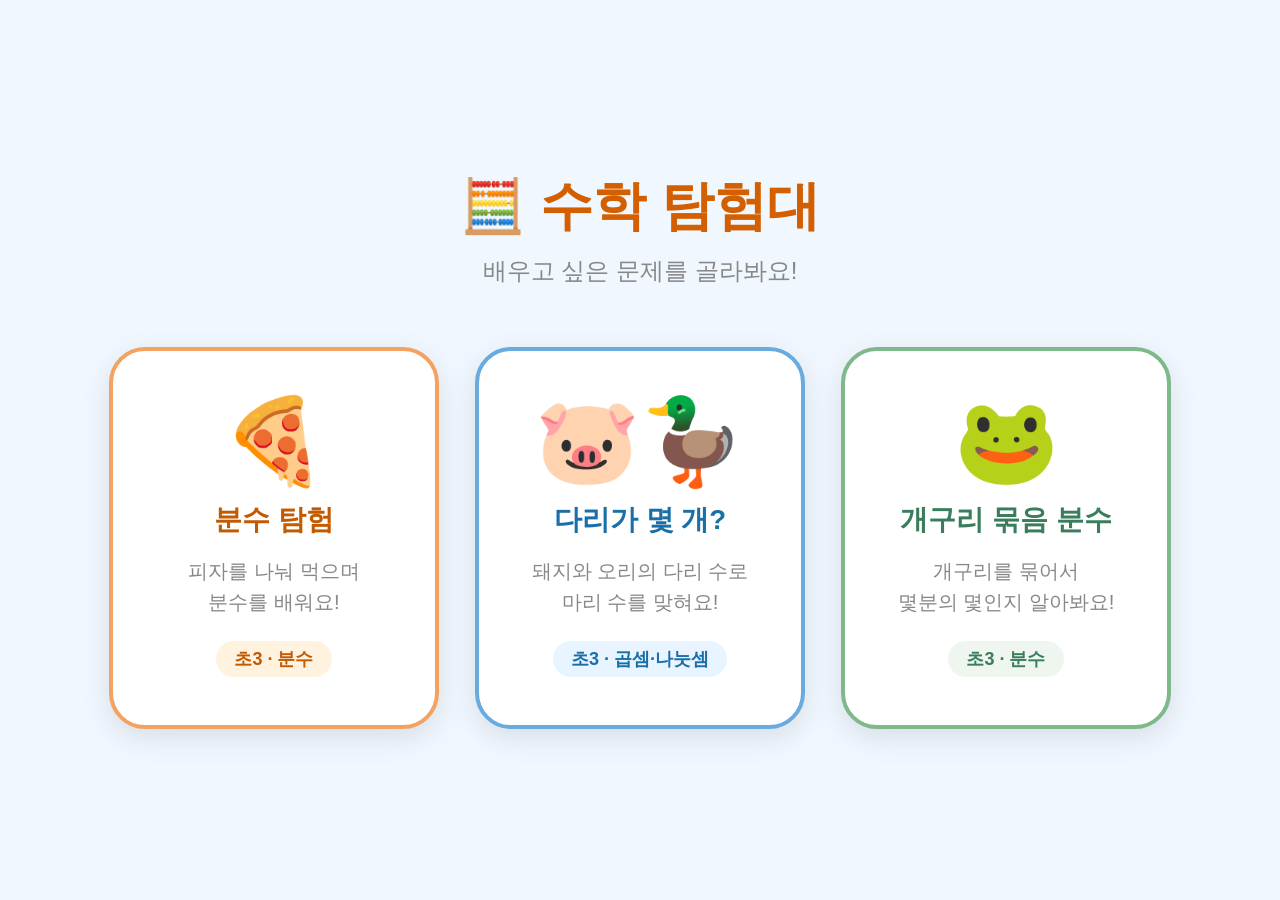
==== index.html @ 23e9cab6 "화면 자동 맞춤: 어떤 화면에서도 스크롤 없이 한 번에 보이게 고정 배율 대신 화면 높이·폭에 맞춰 크기를 자동으로 조절(0.7~1.5배). 가로 13인치 아이패드는 약 1.24배" ====
<!DOCTYPE html>
<html lang="ko">
<head>
<meta charset="UTF-8"/>
<meta name="viewport" content="width=device-width, initial-scale=1.0"/>
<title>수학 탐험대 🧮</title>
<style>
  * { box-sizing: border-box; margin: 0; padding: 0; }
  body {
    font-family: 'Nanum Gothic', sans-serif;
    background: #f0f7ff;
    min-height: 100vh;
    display: flex;
    flex-direction: column;
    align-items: center;
    justify-content: center;
    padding: 40px 20px;
    color: #222;
  }

  h1 {
    font-size: 2.2rem;
    font-weight: 900;
    color: #d45f00;
    margin-bottom: 8px;
    text-align: center;
  }
  .subtitle {
    font-size: 1rem;
    color: #888;
    margin-bottom: 40px;
    text-align: center;
  }

  .card-list {
    display: flex;
    gap: 24px;
    flex-wrap: wrap;
    justify-content: center;
  }

  .card {
    background: #fff;
    border-radius: 24px;
    padding: 32px 28px;
    width: 220px;
    text-align: center;
    text-decoration: none;
    color: inherit;
    box-shadow: 0 6px 20px rgba(0,0,0,0.10);
    border: 3px solid transparent;
    transition: transform 0.2s, box-shadow 0.2s, border-color 0.2s;
    display: flex;
    flex-direction: column;
    align-items: center;
    gap: 12px;
  }
  .card:hover {
    transform: translateY(-6px);
    box-shadow: 0 12px 32px rgba(0,0,0,0.15);
  }

  .card-pizza  { border-color: #f4a261; }
  .card-animal { border-color: #6aabdf; }
  .card-frog   { border-color: #7fb88a; }
  .card-pizza:hover  { border-color: #e85d04; }
  .card-animal:hover { border-color: #1a6fa8; }
  .card-frog:hover   { border-color: #3a7d5c; }

  .card-emoji { font-size: 3.5rem; line-height: 1; }

  .card-title {
    font-size: 1.15rem;
    font-weight: 900;
    color: #222;
  }
  .card-pizza  .card-title { color: #c35a00; }
  .card-animal .card-title { color: #1a6fa8; }
  .card-frog   .card-title { color: #3a7d5c; }

  .card-desc {
    font-size: 0.85rem;
    color: #888;
    line-height: 1.5;
  }

  .card-badge {
    font-size: 0.75rem;
    font-weight: 900;
    padding: 4px 12px;
    border-radius: 99px;
    margin-top: 4px;
  }
  .card-pizza  .card-badge { background: #fff3e0; color: #c35a00; }
  .card-animal .card-badge { background: #e8f4ff; color: #1a6fa8; }
  .card-frog   .card-badge { background: #eef6ef; color: #3a7d5c; }

</style>
</head>
<body>

<h1>🧮 수학 탐험대</h1>
<p class="subtitle">배우고 싶은 문제를 골라봐요!</p>

<div class="card-list">

  <a class="card card-pizza" href="3-2/05-fractions/fraction-pizza.html">
    <div class="card-emoji">🍕</div>
    <div class="card-title">분수 탐험</div>
    <div class="card-desc">피자를 나눠 먹으며<br>분수를 배워요!</div>
    <div class="card-badge">초3 · 분수</div>
  </a>

  <a class="card card-animal" href="3-2/01-multiplication/animal-legs.html">
    <div class="card-emoji">🐷🦆</div>
    <div class="card-title">다리가 몇 개?</div>
    <div class="card-desc">돼지와 오리의 다리 수로<br>마리 수를 맞혀요!</div>
    <div class="card-badge">초3 · 곱셈·나눗셈</div>
  </a>

  <a class="card card-frog" href="3-2/05-fractions/fraction-part-whole.html">
    <div class="card-emoji">🐸</div>
    <div class="card-title">개구리 묶음 분수</div>
    <div class="card-desc">개구리를 묶어서<br>몇분의 몇인지 알아봐요!</div>
    <div class="card-badge">초3 · 분수</div>
  </a>

</div>

<script>
  // 큰 화면(가로 아이패드 13인치 등)에서는 제목과 카드를 키움. 스크롤 없이 한 화면에.
  (function () {
    const parts = Array.from(document.body.children).filter(e => e.tagName !== 'SCRIPT');
    const list = document.querySelector('.card-list');
    function fit() {
      parts.forEach(e => { e.style.zoom = '1'; });
      const top = parts[0].getBoundingClientRect().top;
      const h = list.getBoundingClientRect().bottom - top + 100;
      const w = list.offsetWidth + 60;
      const z = Math.max(0.7, Math.min(1.5, innerHeight / h, innerWidth / w));
      parts.forEach(e => { e.style.zoom = String(Math.floor(z * 100) / 100); });
    }
    addEventListener('resize', fit);
    fit();
  })();
</script>
</body>
</html>
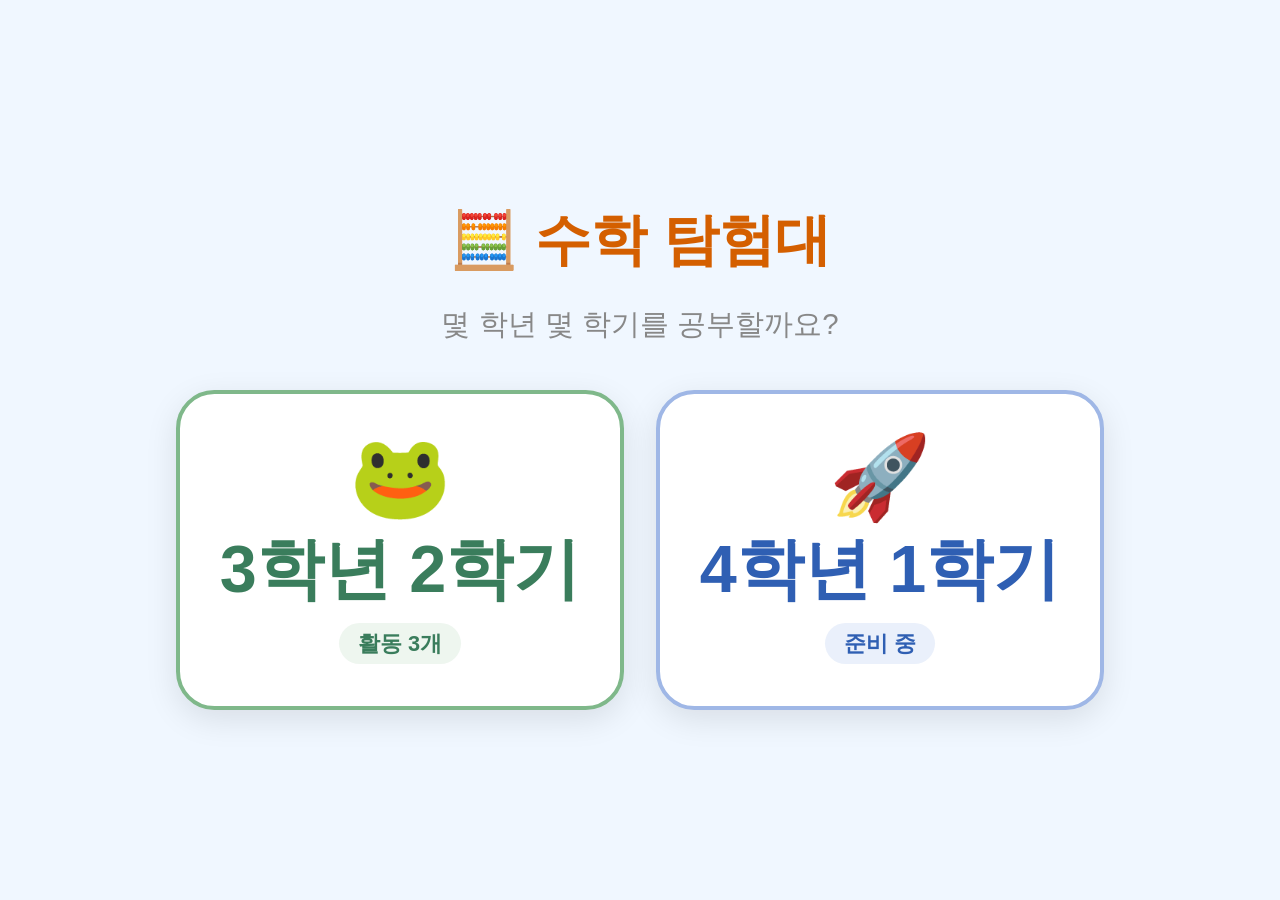
==== commit 3400a0a0: "메인 페이지: 학기 → 단원 → 활동 선택. 활동의 홈 버튼은 그 단원 목록으로 Co-Authored-By: Claude Opus 5.5 <noreply@anthropic.com>" ====
--- a/index.html
+++ b/index.html
@@ -6,143 +6,159 @@
 <title>수학 탐험대 🧮</title>
 <style>
   * { box-sizing: border-box; margin: 0; padding: 0; }
+  html, body { height: 100%; }
   body {
-    font-family: 'Nanum Gothic', sans-serif;
+    font-family: 'Nanum Gothic', -apple-system, sans-serif;
     background: #f0f7ff;
-    min-height: 100vh;
-    display: flex;
-    flex-direction: column;
-    align-items: center;
-    justify-content: center;
-    padding: 40px 20px;
     color: #222;
+    overflow: hidden;
+    -webkit-tap-highlight-color: transparent;
   }
+  #app { min-height: 100vh; display: flex; flex-direction: column; align-items: center; justify-content: center; padding: 24px 20px; }
+  .wrap { display: flex; flex-direction: column; align-items: center; }
 
-  h1 {
-    font-size: 2.2rem;
-    font-weight: 900;
-    color: #d45f00;
-    margin-bottom: 8px;
-    text-align: center;
+  .bar { display: flex; align-items: center; gap: 14px; margin-bottom: 8px; min-height: 64px; }
+  .back {
+    width: 64px; height: 64px; border-radius: 18px; border: 2px solid #d6e4f2; background: #fff;
+    font-size: 1.8rem; cursor: pointer; flex: none; box-shadow: 0 3px 10px rgba(0,0,0,.06);
   }
-  .subtitle {
-    font-size: 1rem;
-    color: #888;
-    margin-bottom: 40px;
-    text-align: center;
+  h1 { font-size: 2.2rem; font-weight: 900; color: #d45f00; text-align: center; white-space: nowrap; }
+  .subtitle { font-size: 1.15rem; color: #888; margin-bottom: 28px; text-align: center; }
+
+  .grid { display: grid; gap: 20px; justify-content: center; }
+  .grid.sem { grid-template-columns: repeat(2, 280px); }
+  .grid.units { grid-template-columns: repeat(3, 250px); }
+  .grid.acts { grid-template-columns: repeat(var(--n, 3), 240px); }
+
+  .tile {
+    background: #fff; border-radius: 24px; padding: 26px 20px; text-align: center; text-decoration: none; color: inherit;
+    box-shadow: 0 6px 20px rgba(0,0,0,0.10); border: 3px solid var(--c, #cfe0f0);
+    display: flex; flex-direction: column; align-items: center; justify-content: center; gap: 10px;
+    cursor: pointer; font: inherit; transition: transform .15s;
   }
-
-  .card-list {
-    display: flex;
-    gap: 24px;
-    flex-wrap: wrap;
-    justify-content: center;
+  .tile:active { transform: scale(.97); }
+  .tile-emoji { font-size: 3.2rem; line-height: 1; }
+  .tile-big { font-size: 2.6rem; font-weight: 900; color: var(--c2, #1a6fa8); line-height: 1.1; }
+  .tile-title { font-size: 1.35rem; font-weight: 900; color: var(--c2, #222); }
+  .tile-desc { font-size: 0.95rem; color: #888; line-height: 1.5; }
+  .tile-badge { font-size: 0.85rem; font-weight: 900; padding: 4px 12px; border-radius: 99px; background: var(--c3, #eef4fa); color: var(--c2, #1a6fa8); }
+  .units .tile { min-height: 170px; padding: 20px 14px; }
+  .unit-no { width: 48px; height: 48px; border-radius: 50%; background: var(--c2, #1a6fa8); color: #fff; font-size: 1.5rem; font-weight: 900; display: flex; align-items: center; justify-content: center; }
+  /* 활동이 없는 단원: 회색 대신 연하게 */
+  .tile.is-empty { opacity: .45; box-shadow: none; cursor: default; }
+  .tile.is-empty .tile-badge { background: #f1f1f1; color: #999; }
+  @media (max-width: 700px) and (orientation: portrait) {
+    .grid.sem { grid-template-columns: 280px; }
+    .grid.units { grid-template-columns: repeat(2, 200px); }
+    .grid.acts { grid-template-columns: 240px; }
   }
-
-  .card {
-    background: #fff;
-    border-radius: 24px;
-    padding: 32px 28px;
-    width: 220px;
-    text-align: center;
-    text-decoration: none;
-    color: inherit;
-    box-shadow: 0 6px 20px rgba(0,0,0,0.10);
-    border: 3px solid transparent;
-    transition: transform 0.2s, box-shadow 0.2s, border-color 0.2s;
-    display: flex;
-    flex-direction: column;
-    align-items: center;
-    gap: 12px;
-  }
-  .card:hover {
-    transform: translateY(-6px);
-    box-shadow: 0 12px 32px rgba(0,0,0,0.15);
-  }
-
-  .card-pizza  { border-color: #f4a261; }
-  .card-animal { border-color: #6aabdf; }
-  .card-frog   { border-color: #7fb88a; }
-  .card-pizza:hover  { border-color: #e85d04; }
-  .card-animal:hover { border-color: #1a6fa8; }
-  .card-frog:hover   { border-color: #3a7d5c; }
-
-  .card-emoji { font-size: 3.5rem; line-height: 1; }
-
-  .card-title {
-    font-size: 1.15rem;
-    font-weight: 900;
-    color: #222;
-  }
-  .card-pizza  .card-title { color: #c35a00; }
-  .card-animal .card-title { color: #1a6fa8; }
-  .card-frog   .card-title { color: #3a7d5c; }
-
-  .card-desc {
-    font-size: 0.85rem;
-    color: #888;
-    line-height: 1.5;
-  }
-
-  .card-badge {
-    font-size: 0.75rem;
-    font-weight: 900;
-    padding: 4px 12px;
-    border-radius: 99px;
-    margin-top: 4px;
-  }
-  .card-pizza  .card-badge { background: #fff3e0; color: #c35a00; }
-  .card-animal .card-badge { background: #e8f4ff; color: #1a6fa8; }
-  .card-frog   .card-badge { background: #eef6ef; color: #3a7d5c; }
-
 </style>
 </head>
 <body>
-
-<h1>🧮 수학 탐험대</h1>
-<p class="subtitle">배우고 싶은 문제를 골라봐요!</p>
-
-<div class="card-list">
-
-  <a class="card card-pizza" href="3-2/05-fractions/fraction-pizza.html">
-    <div class="card-emoji">🍕</div>
-    <div class="card-title">분수 탐험</div>
-    <div class="card-desc">피자를 나눠 먹으며<br>분수를 배워요!</div>
-    <div class="card-badge">초3 · 분수</div>
-  </a>
-
-  <a class="card card-animal" href="3-2/01-multiplication/animal-legs.html">
-    <div class="card-emoji">🐷🦆</div>
-    <div class="card-title">다리가 몇 개?</div>
-    <div class="card-desc">돼지와 오리의 다리 수로<br>마리 수를 맞혀요!</div>
-    <div class="card-badge">초3 · 곱셈·나눗셈</div>
-  </a>
-
-  <a class="card card-frog" href="3-2/05-fractions/fraction-part-whole.html">
-    <div class="card-emoji">🐸</div>
-    <div class="card-title">개구리 묶음 분수</div>
-    <div class="card-desc">개구리를 묶어서<br>몇분의 몇인지 알아봐요!</div>
-    <div class="card-badge">초3 · 분수</div>
-  </a>
-
-</div>
+<div id="app"><div class="wrap" id="wrap"></div></div>
 
 <script>
-  // 큰 화면(가로 아이패드 13인치 등)에서는 제목과 카드를 키움. 스크롤 없이 한 화면에.
-  (function () {
-    const parts = Array.from(document.body.children).filter(e => e.tagName !== 'SCRIPT');
-    const list = document.querySelector('.card-list');
-    function fit() {
-      parts.forEach(e => { e.style.zoom = '1'; });
-      const top = parts[0].getBoundingClientRect().top;
-      const h = list.getBoundingClientRect().bottom - top + 100;
-      const w = list.offsetWidth + 60;
-      const z = Math.max(0.7, Math.min(1.5, innerHeight / h, innerWidth / w));
-      parts.forEach(e => { e.style.zoom = String(Math.floor(z * 100) / 100); });
+  // 학기 → 단원 → 활동. 주소 끝(#3-2, #3-2/5)으로 위치를 기억해서 뒤로 가기도 됨.
+  const COURSES = [
+    { id: '3-2', title: '3학년 2학기', emoji: '🐸', c: '#7fb88a', c2: '#3a7d5c', c3: '#eef6ef', units: [
+      { no: 1, name: '곱셈', emoji: '✖️', acts: [
+        { href: '3-2/01-multiplication/animal-legs.html', emoji: '🐷🦆', title: '다리가 몇 개?', desc: '돼지와 오리의 다리 수로<br>마리 수를 맞혀요!', c: '#6aabdf', c2: '#1a6fa8', c3: '#e8f4ff' }
+      ] },
+      { no: 2, name: '나눗셈', emoji: '➗', acts: [] },
+      { no: 3, name: '원', emoji: '⭕', acts: [] },
+      { no: 4, name: '들이와 무게', emoji: '⚖️', acts: [] },
+      { no: 5, name: '분수', emoji: '🍕', acts: [
+        { href: '3-2/05-fractions/fraction-pizza.html', emoji: '🍕', title: '분수 피자', desc: '피자를 나눠 먹으며<br>분수를 배워요!', c: '#f4a261', c2: '#c35a00', c3: '#fff3e0' },
+        { href: '3-2/05-fractions/fraction-part-whole.html', emoji: '🐸', title: '개구리 묶음 분수', desc: '개구리를 묶어서<br>몇분의 몇인지 알아봐요!', c: '#7fb88a', c2: '#3a7d5c', c3: '#eef6ef' }
+      ] },
+      { no: 6, name: '그림그래프', emoji: '📊', acts: [] }
+    ] },
+    { id: '4-1', title: '4학년 1학기', emoji: '🚀', c: '#9fb7e6', c2: '#2f5fb3', c3: '#eaf0fb', units: [
+      { no: 1, name: '각도', emoji: '📐', acts: [] },
+      { no: 2, name: '큰 수', emoji: '🔢', acts: [] },
+      { no: 3, name: '평면도형의 이동', emoji: '🔄', acts: [] },
+      { no: 4, name: '곱셈과 나눗셈', emoji: '🧮', acts: [] },
+      { no: 5, name: '규칙 찾기', emoji: '🔍', acts: [] },
+      { no: 6, name: '막대그래프', emoji: '📊', acts: [] }
+    ] }
+  ];
+
+  const wrap = document.getElementById('wrap');
+  const el = (tag, cls, html) => { const e = document.createElement(tag); if (cls) e.className = cls; if (html != null) e.innerHTML = html; return e; };
+  const colors = (e, o) => { if (o.c) e.style.setProperty('--c', o.c); if (o.c2) e.style.setProperty('--c2', o.c2); if (o.c3) e.style.setProperty('--c3', o.c3); };
+
+  function header(title, sub, backTo) {
+    const bar = el('div', 'bar');
+    if (backTo != null) {
+      const b = el('button', 'back', '⬅️');
+      b.type = 'button'; b.setAttribute('aria-label', '뒤로');
+      b.addEventListener('click', () => { location.hash = backTo; });
+      bar.appendChild(b);
     }
-    addEventListener('resize', fit);
+    bar.appendChild(el('h1', '', title));
+    wrap.appendChild(bar);
+    wrap.appendChild(el('p', 'subtitle', sub));
+  }
+
+  function render() {
+    const [cid, uno] = location.hash.replace('#', '').split('/');
+    const course = COURSES.find(c => c.id === cid);
+    const unit = course && course.units.find(u => String(u.no) === uno && u.acts.length);
+    wrap.innerHTML = '';
+
+    if (!course) {
+      header('🧮 수학 탐험대', '몇 학년 몇 학기를 공부할까요?', null);
+      const g = el('div', 'grid sem');
+      COURSES.forEach(c => {
+        const t = el('a', 'tile');
+        t.href = '#' + c.id;
+        colors(t, c);
+        const n = c.units.reduce((s, u) => s + u.acts.length, 0);
+        t.innerHTML = `<div class="tile-emoji">${c.emoji}</div><div class="tile-big">${c.title}</div>` +
+          `<div class="tile-badge">${n ? '활동 ' + n + '개' : '준비 중'}</div>`;
+        g.appendChild(t);
+      });
+      wrap.appendChild(g);
+    } else if (!unit) {
+      header(course.title, '어떤 단원을 공부할까요?', '');
+      const g = el('div', 'grid units');
+      course.units.forEach(u => {
+        const has = u.acts.length > 0;
+        const t = el(has ? 'a' : 'div', 'tile' + (has ? '' : ' is-empty'));
+        colors(t, course);
+        if (has) t.href = `#${course.id}/${u.no}`;
+        t.innerHTML = `<div class="unit-no">${u.no}</div><div class="tile-title">${u.emoji} ${u.name}</div>` +
+          `<div class="tile-badge">${has ? '활동 ' + u.acts.length + '개' : '준비 중'}</div>`;
+        g.appendChild(t);
+      });
+      wrap.appendChild(g);
+    } else {
+      header(`${unit.no}. ${unit.name}`, `${course.title} · 배우고 싶은 문제를 골라봐요!`, '#' + course.id);
+      const g = el('div', 'grid acts');
+      g.style.setProperty('--n', Math.min(3, unit.acts.length));
+      unit.acts.forEach(a => {
+        const t = el('a', 'tile');
+        t.href = a.href;
+        colors(t, a);
+        t.innerHTML = `<div class="tile-emoji">${a.emoji}</div><div class="tile-title">${a.title}</div><div class="tile-desc">${a.desc}</div>`;
+        g.appendChild(t);
+      });
+      wrap.appendChild(g);
+    }
     fit();
-  })();
+  }
+
+  // 큰 화면(가로 아이패드 13인치 등)에서는 키우고, 작은 화면에서는 줄여서 스크롤 없이 한 화면에.
+  function fit() {
+    wrap.style.zoom = '1';
+    const r = wrap.getBoundingClientRect();
+    const z = Math.max(0.5, Math.min(1.6, (innerHeight - 48) / r.height, (innerWidth - 40) / r.width));
+    wrap.style.zoom = String(Math.floor(z * 100) / 100);
+  }
+
+  addEventListener('hashchange', render);
+  addEventListener('resize', fit);
+  render();
 </script>
 </body>
 </html>
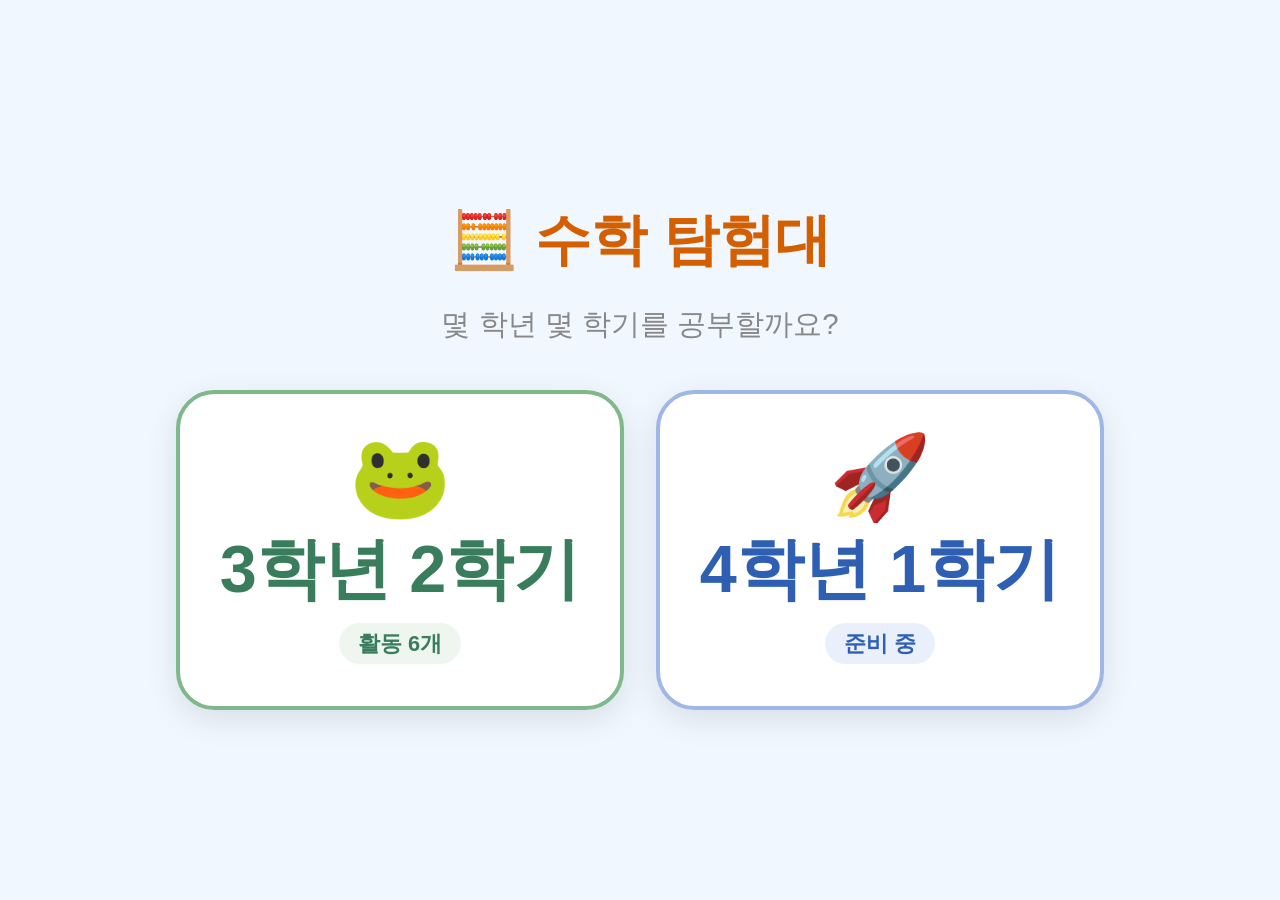
==== commit a5b699f2: "6단원 그림그래프 활동: 읽기 · 그리기 · 해석하기 - 3-2/06-picture-graphs/picture-graph.html (?t=read|make|use)   - 읽기(알" ====
--- a/index.html
+++ b/index.html
@@ -71,7 +71,11 @@
         { href: '3-2/05-fractions/fraction-pizza.html', emoji: '🍕', title: '분수 피자', desc: '피자를 나눠 먹으며<br>분수를 배워요!', c: '#f4a261', c2: '#c35a00', c3: '#fff3e0' },
         { href: '3-2/05-fractions/fraction-part-whole.html', emoji: '🐸', title: '개구리 묶음 분수', desc: '개구리를 묶어서<br>몇분의 몇인지 알아봐요!', c: '#7fb88a', c2: '#3a7d5c', c3: '#eef6ef' }
       ] },
-      { no: 6, name: '그림그래프', emoji: '📊', acts: [] }
+      { no: 6, name: '그림그래프', emoji: '📊', acts: [
+        { href: '3-2/06-picture-graphs/picture-graph.html?t=read', emoji: '🔍', title: '그림그래프 읽기', desc: '큰 그림·작은 그림을 세어<br>수를 읽어요!', c: '#7fb88a', c2: '#3a7d5c', c3: '#eef6ef' },
+        { href: '3-2/06-picture-graphs/picture-graph.html?t=make', emoji: '✏️', title: '그림그래프 그리기', desc: '표의 수를 보고<br>그림으로 나타내요!', c: '#6aabdf', c2: '#1a6fa8', c3: '#e8f4ff' },
+        { href: '3-2/06-picture-graphs/picture-graph.html?t=use', emoji: '📊', title: '그래프 해석하기', desc: '가장 많은 곳, 차이,<br>모두를 알아봐요!', c: '#f4a261', c2: '#c35a00', c3: '#fff3e0' }
+      ] }
     ] },
     { id: '4-1', title: '4학년 1학기', emoji: '🚀', c: '#9fb7e6', c2: '#2f5fb3', c3: '#eaf0fb', units: [
       { no: 1, name: '각도', emoji: '📐', acts: [] },
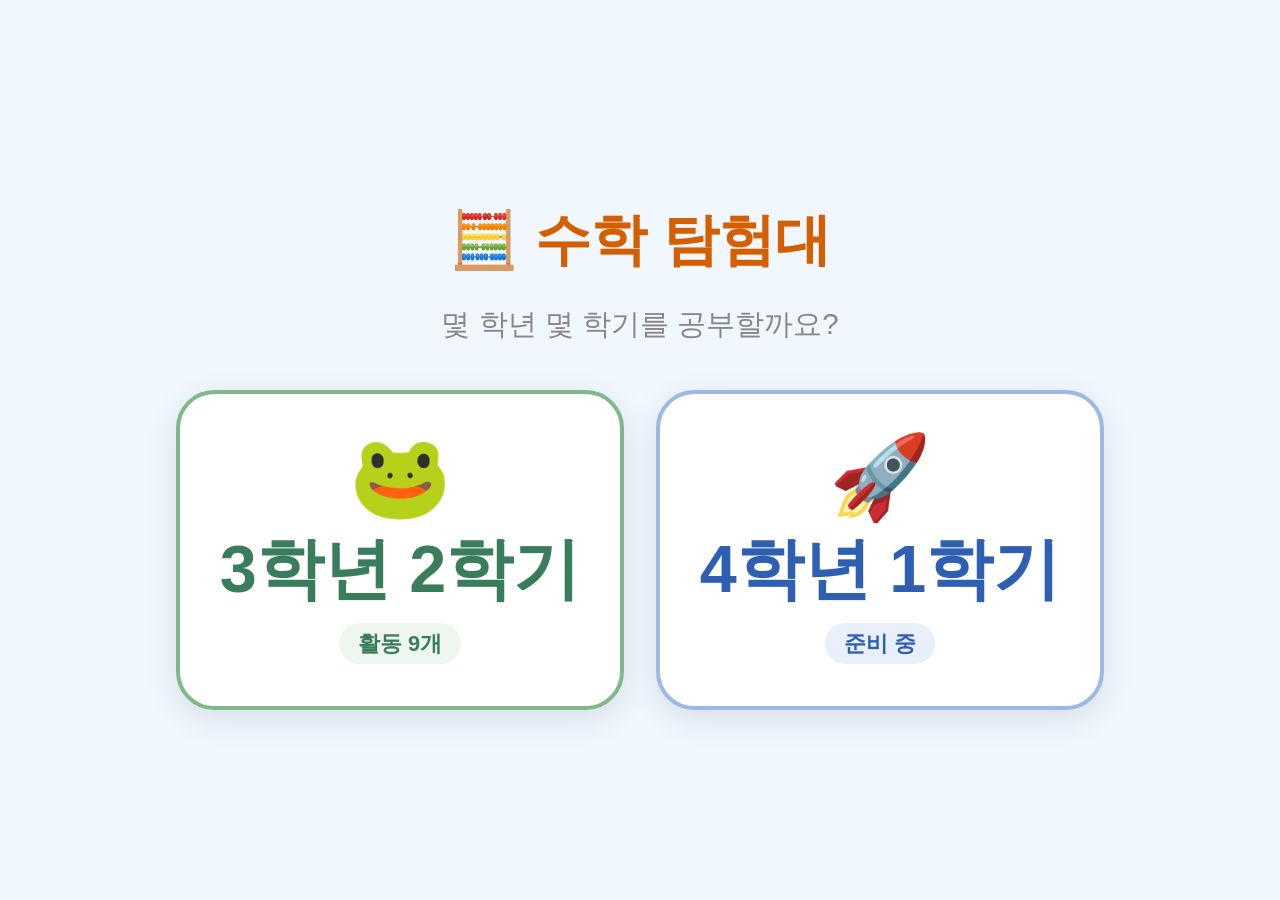
==== commit 5a4eb6ab: "5단원 분수: 분수만큼의 길이 · 가분수와 대분수 · 분수 크기 비교 활동 추가, 메인 단원 목록에 반영 Co-Authored-By: Claude Opus 5.5 <noreply@" ====
--- a/index.html
+++ b/index.html
@@ -69,7 +69,10 @@
       { no: 4, name: '들이와 무게', emoji: '⚖️', acts: [] },
       { no: 5, name: '분수', emoji: '🍕', acts: [
         { href: '3-2/05-fractions/fraction-pizza.html', emoji: '🍕', title: '분수 피자', desc: '피자를 나눠 먹으며<br>분수를 배워요!', c: '#f4a261', c2: '#c35a00', c3: '#fff3e0' },
-        { href: '3-2/05-fractions/fraction-part-whole.html', emoji: '🐸', title: '개구리 묶음 분수', desc: '개구리를 묶어서<br>몇분의 몇인지 알아봐요!', c: '#7fb88a', c2: '#3a7d5c', c3: '#eef6ef' }
+        { href: '3-2/05-fractions/fraction-part-whole.html', emoji: '🐸', title: '개구리 묶음 분수', desc: '개구리를 묶어서<br>몇분의 몇인지 알아봐요!', c: '#7fb88a', c2: '#3a7d5c', c3: '#eef6ef' },
+        { href: '3-2/05-fractions/fraction-more.html?t=length', emoji: '📏', title: '분수만큼의 길이', desc: '자를 보고 리본의<br>분수만큼 길이를 구해요!', c: '#6aabdf', c2: '#1a6fa8', c3: '#e8f4ff' },
+        { href: '3-2/05-fractions/fraction-more.html?t=kinds', emoji: '🧩', title: '가분수와 대분수', desc: '가분수는 대분수로,<br>대분수는 가분수로!', c: '#b89ad8', c2: '#6a43a0', c3: '#f3ecfb' },
+        { href: '3-2/05-fractions/fraction-more.html?t=compare', emoji: '⚖️', title: '분수 크기 비교', desc: '>, =, < 로<br>분수의 크기를 비교해요!', c: '#f4a261', c2: '#c35a00', c3: '#fff3e0' }
       ] },
       { no: 6, name: '그림그래프', emoji: '📊', acts: [
         { href: '3-2/06-picture-graphs/picture-graph.html?t=read', emoji: '🔍', title: '그림그래프 읽기', desc: '큰 그림·작은 그림을 세어<br>수를 읽어요!', c: '#7fb88a', c2: '#3a7d5c', c3: '#eef6ef' },
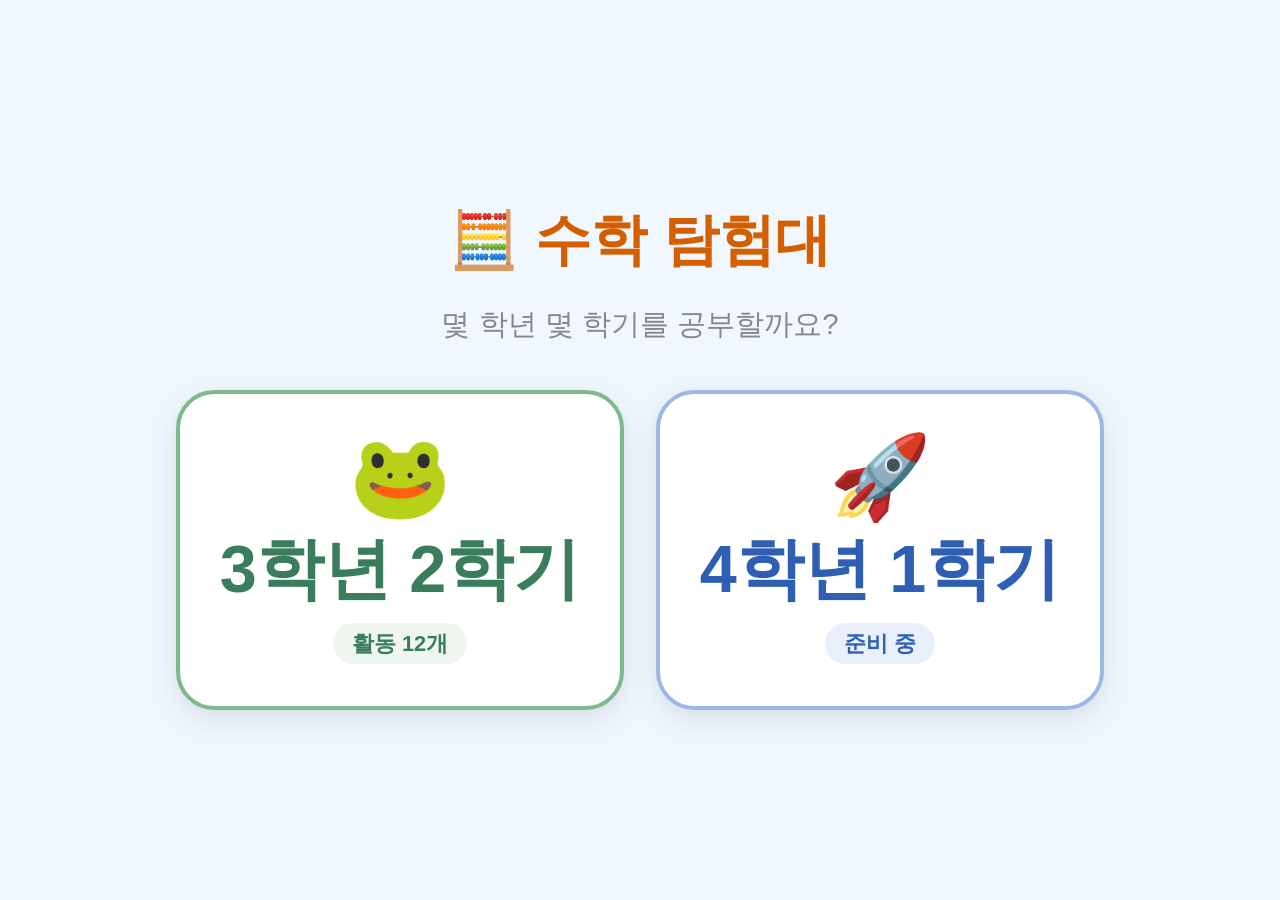
==== commit ae99f604: "4단원 들이와 무게: 단위 바꾸기 · 들이와 무게 계산 · 알맞은 단위 활동 추가, 메인 단원 목록에 반영 Co-Authored-By: Claude Opus 5.5 <noreply" ====
--- a/index.html
+++ b/index.html
@@ -66,7 +66,11 @@
       ] },
       { no: 2, name: '나눗셈', emoji: '➗', acts: [] },
       { no: 3, name: '원', emoji: '⭕', acts: [] },
-      { no: 4, name: '들이와 무게', emoji: '⚖️', acts: [] },
+      { no: 4, name: '들이와 무게', emoji: '⚖️', acts: [
+        { href: '3-2/04-capacity-weight/measure.html?t=convert', emoji: '🔁', title: '단위 바꾸기', desc: 'L와 mL, kg과 g,<br>t과 kg을 바꿔요!', c: '#6aabdf', c2: '#1a6fa8', c3: '#e8f4ff' },
+        { href: '3-2/04-capacity-weight/measure.html?t=calc', emoji: '➕', title: '들이와 무게 계산', desc: '단위끼리 더하고<br>빼요!', c: '#7fb88a', c2: '#3a7d5c', c3: '#eef6ef' },
+        { href: '3-2/04-capacity-weight/measure.html?t=unit', emoji: '⚖️', title: '알맞은 단위', desc: '물건에 맞는 단위를<br>골라요!', c: '#f4a261', c2: '#c35a00', c3: '#fff3e0' }
+      ] },
       { no: 5, name: '분수', emoji: '🍕', acts: [
         { href: '3-2/05-fractions/fraction-pizza.html', emoji: '🍕', title: '분수 피자', desc: '피자를 나눠 먹으며<br>분수를 배워요!', c: '#f4a261', c2: '#c35a00', c3: '#fff3e0' },
         { href: '3-2/05-fractions/fraction-part-whole.html', emoji: '🐸', title: '개구리 묶음 분수', desc: '개구리를 묶어서<br>몇분의 몇인지 알아봐요!', c: '#7fb88a', c2: '#3a7d5c', c3: '#eef6ef' },
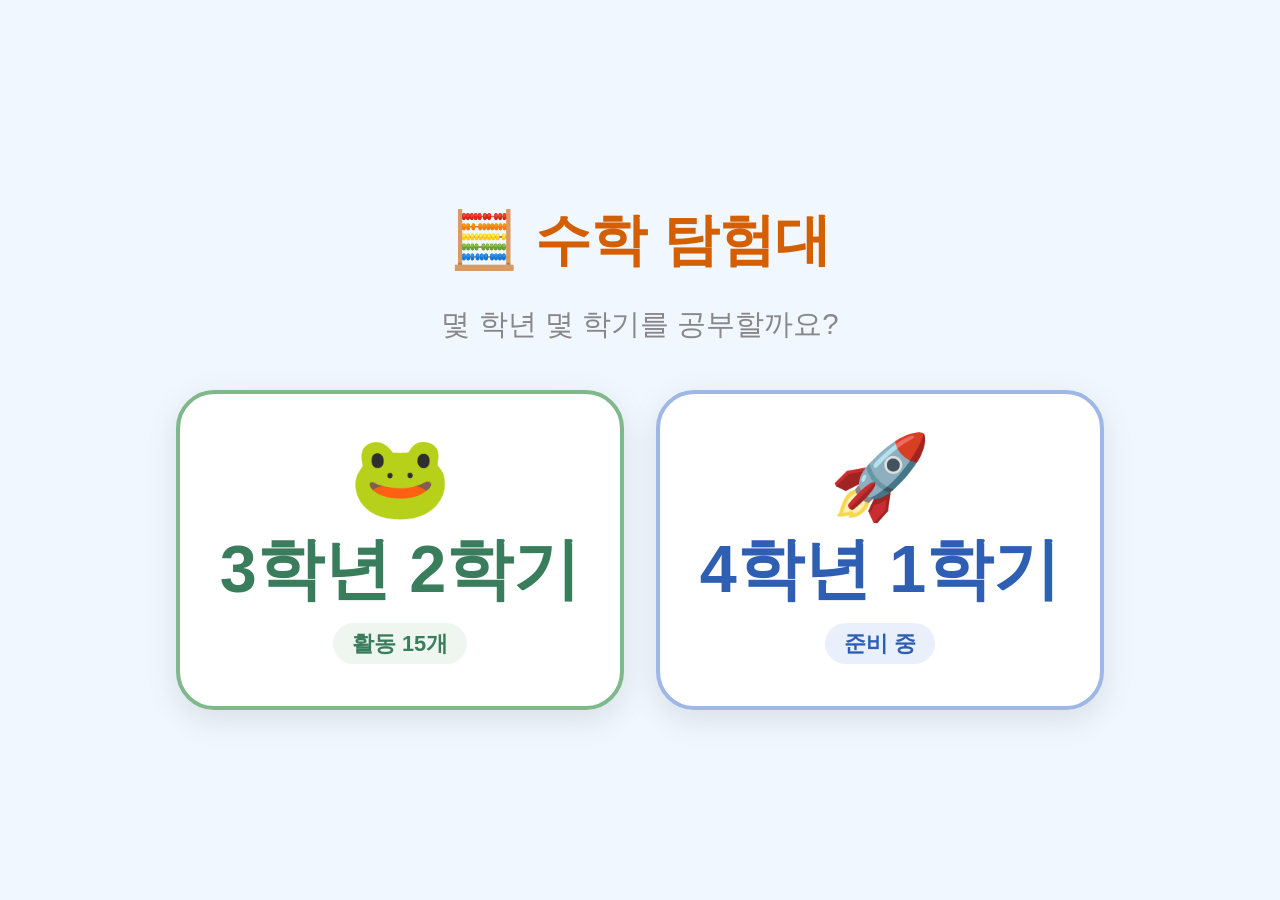
==== commit 85468f1b: "2단원 나눗셈: 두 자리 수 나누기 · 나머지 나눗셈 · 세 자리 수 나누기 활동 추가, 메인 단원 목록·계획 문서 반영 Co-Authored-By: Claude Opus 5.5 " ====
--- a/index.html
+++ b/index.html
@@ -41,16 +41,34 @@
   .tile-big { font-size: 2.6rem; font-weight: 900; color: var(--c2, #1a6fa8); line-height: 1.1; }
   .tile-title { font-size: 1.35rem; font-weight: 900; color: var(--c2, #222); }
   .tile-desc { font-size: 0.95rem; color: #888; line-height: 1.5; }
+  .tile-text { display: flex; flex-direction: column; align-items: center; gap: 10px; }
   .tile-badge { font-size: 0.85rem; font-weight: 900; padding: 4px 12px; border-radius: 99px; background: var(--c3, #eef4fa); color: var(--c2, #1a6fa8); }
   .units .tile { min-height: 170px; padding: 20px 14px; }
   .unit-no { width: 48px; height: 48px; border-radius: 50%; background: var(--c2, #1a6fa8); color: #fff; font-size: 1.5rem; font-weight: 900; display: flex; align-items: center; justify-content: center; }
   /* 활동이 없는 단원: 회색 대신 연하게 */
   .tile.is-empty { opacity: .45; box-shadow: none; cursor: default; }
   .tile.is-empty .tile-badge { background: #f1f1f1; color: #999; }
-  @media (max-width: 700px) and (orientation: portrait) {
-    .grid.sem { grid-template-columns: 280px; }
-    .grid.units { grid-template-columns: repeat(2, 200px); }
-    .grid.acts { grid-template-columns: 240px; }
+  /* 아이폰 세로(폭 700 이하): 한 줄에 하나씩 크게, 위아래 스크롤 허용 */
+  @media (max-width: 700px) {
+    body { overflow: auto; }
+    #app { justify-content: flex-start; padding: 16px 14px 28px; }
+    .wrap { width: 100%; max-width: 420px; }
+    h1 { font-size: 1.7rem; white-space: normal; }
+    .back { width: 52px; height: 52px; font-size: 1.5rem; }
+    .subtitle { margin-bottom: 18px; }
+    .grid { width: 100%; gap: 14px; }
+    .grid.sem { grid-template-columns: 1fr; }
+    .grid.units { grid-template-columns: repeat(2, minmax(0, 1fr)); }
+    .units .tile { min-height: 140px; }
+    .grid.acts { grid-template-columns: 1fr; }
+    .acts .tile { flex-direction: row; justify-content: flex-start; text-align: left; padding: 14px 18px; gap: 16px; }
+    .acts .tile-emoji { font-size: 2.6rem; flex: none; }
+    .acts .tile-text { align-items: flex-start; gap: 4px; min-width: 0; }
+  }
+  /* 아이폰 가로(높이 500 이하): 위아래 스크롤 허용 */
+  @media (max-height: 500px) and (min-width: 701px) {
+    body { overflow: auto; }
+    #app { justify-content: flex-start; }
   }
 </style>
 </head>
@@ -64,7 +82,11 @@
       { no: 1, name: '곱셈', emoji: '✖️', acts: [
         { href: '3-2/01-multiplication/animal-legs.html', emoji: '🐷🦆', title: '다리가 몇 개?', desc: '돼지와 오리의 다리 수로<br>마리 수를 맞혀요!', c: '#6aabdf', c2: '#1a6fa8', c3: '#e8f4ff' }
       ] },
-      { no: 2, name: '나눗셈', emoji: '➗', acts: [] },
+      { no: 2, name: '나눗셈', emoji: '➗', acts: [
+        { href: '3-2/02-division/division.html?t=tens', emoji: '➗', title: '두 자리 수 나누기', desc: '60 ÷ 3, 45 ÷ 3 처럼<br>자리마다 나눠요!', c: '#b89ad8', c2: '#6a43a0', c3: '#f3ecfb' },
+        { href: '3-2/02-division/division.html?t=rem', emoji: '🍪', title: '나머지 나눗셈', desc: '몫과 나머지를<br>구해요!', c: '#f4a261', c2: '#c35a00', c3: '#fff3e0' },
+        { href: '3-2/02-division/division.html?t=three', emoji: '📦', title: '세 자리 수 나누기', desc: '645 ÷ 3 처럼<br>백, 십, 일로 나눠요!', c: '#6aabdf', c2: '#1a6fa8', c3: '#e8f4ff' }
+      ] },
       { no: 3, name: '원', emoji: '⭕', acts: [] },
       { no: 4, name: '들이와 무게', emoji: '⚖️', acts: [
         { href: '3-2/04-capacity-weight/measure.html?t=convert', emoji: '🔁', title: '단위 바꾸기', desc: 'L와 mL, kg과 g,<br>t과 kg을 바꿔요!', c: '#6aabdf', c2: '#1a6fa8', c3: '#e8f4ff' },
@@ -151,7 +173,7 @@
         const t = el('a', 'tile');
         t.href = a.href;
         colors(t, a);
-        t.innerHTML = `<div class="tile-emoji">${a.emoji}</div><div class="tile-title">${a.title}</div><div class="tile-desc">${a.desc}</div>`;
+        t.innerHTML = `<div class="tile-emoji">${a.emoji}</div><div class="tile-text"><div class="tile-title">${a.title}</div><div class="tile-desc">${a.desc}</div></div>`;
         g.appendChild(t);
       });
       wrap.appendChild(g);
@@ -162,6 +184,8 @@
   // 큰 화면(가로 아이패드 13인치 등)에서는 키우고, 작은 화면에서는 줄여서 스크롤 없이 한 화면에.
   function fit() {
     wrap.style.zoom = '1';
+    // 아이폰(세로 폭 700 이하, 가로 높이 500 이하): 줄이지 않고 스크롤
+    if (innerWidth <= 700 || innerHeight <= 500) return;
     const r = wrap.getBoundingClientRect();
     const z = Math.max(0.5, Math.min(1.6, (innerHeight - 48) / r.height, (innerWidth - 40) / r.width));
     wrap.style.zoom = String(Math.floor(z * 100) / 100);
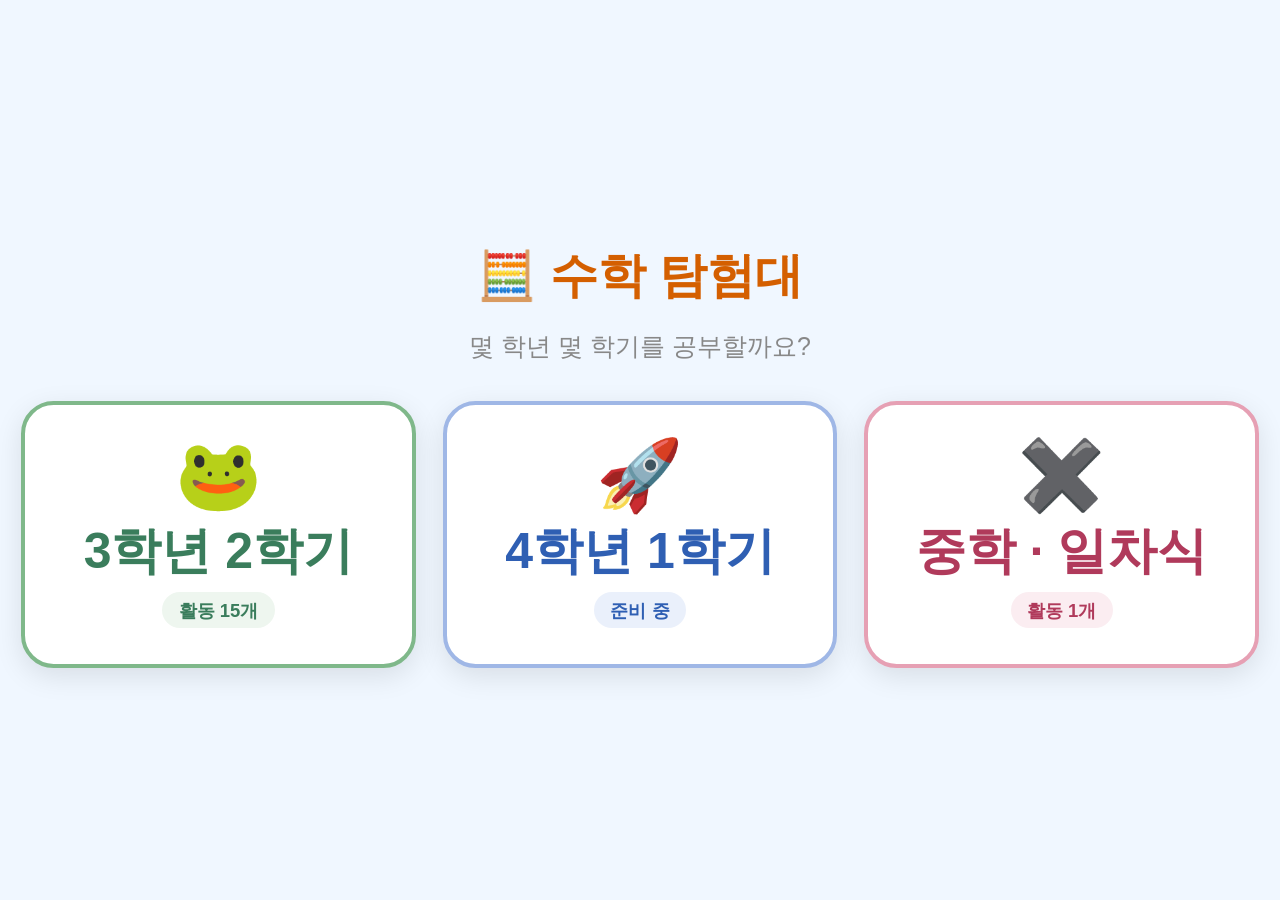
==== commit 9bb70f6c: "큰딸용 중학 일차식: 분배법칙 괄호 풀기 연습 추가, 메인에 "중학 · 일차식" 칸 - middle/01-distributive/distribute.html: −(x − 7), −" ====
--- a/index.html
+++ b/index.html
@@ -26,7 +26,8 @@
   .subtitle { font-size: 1.15rem; color: #888; margin-bottom: 28px; text-align: center; }
 
   .grid { display: grid; gap: 20px; justify-content: center; }
-  .grid.sem { grid-template-columns: repeat(2, 280px); }
+  .grid.sem { grid-template-columns: repeat(3, 290px); }
+  .sem .tile-big { font-size: 2.3rem; white-space: nowrap; }
   .grid.units { grid-template-columns: repeat(3, 250px); }
   .grid.acts { grid-template-columns: repeat(var(--n, 3), 240px); }
 
@@ -113,6 +114,11 @@
       { no: 4, name: '곱셈과 나눗셈', emoji: '🧮', acts: [] },
       { no: 5, name: '규칙 찾기', emoji: '🔍', acts: [] },
       { no: 6, name: '막대그래프', emoji: '📊', acts: [] }
+    ] },
+    { id: 'mid', title: '중학 · 일차식', emoji: '✖️', c: '#e6a0b4', c2: '#b03a5b', c3: '#fbedf1', units: [
+      { no: 1, name: '분배법칙', emoji: '✖️', acts: [
+        { href: 'middle/01-distributive/distribute.html', emoji: '✖️', title: '괄호 풀기', desc: '−(x − 7), −2(x + 5) 처럼<br>괄호를 풀어요!', c: '#e6a0b4', c2: '#b03a5b', c3: '#fbedf1' }
+      ] }
     ] }
   ];
 
